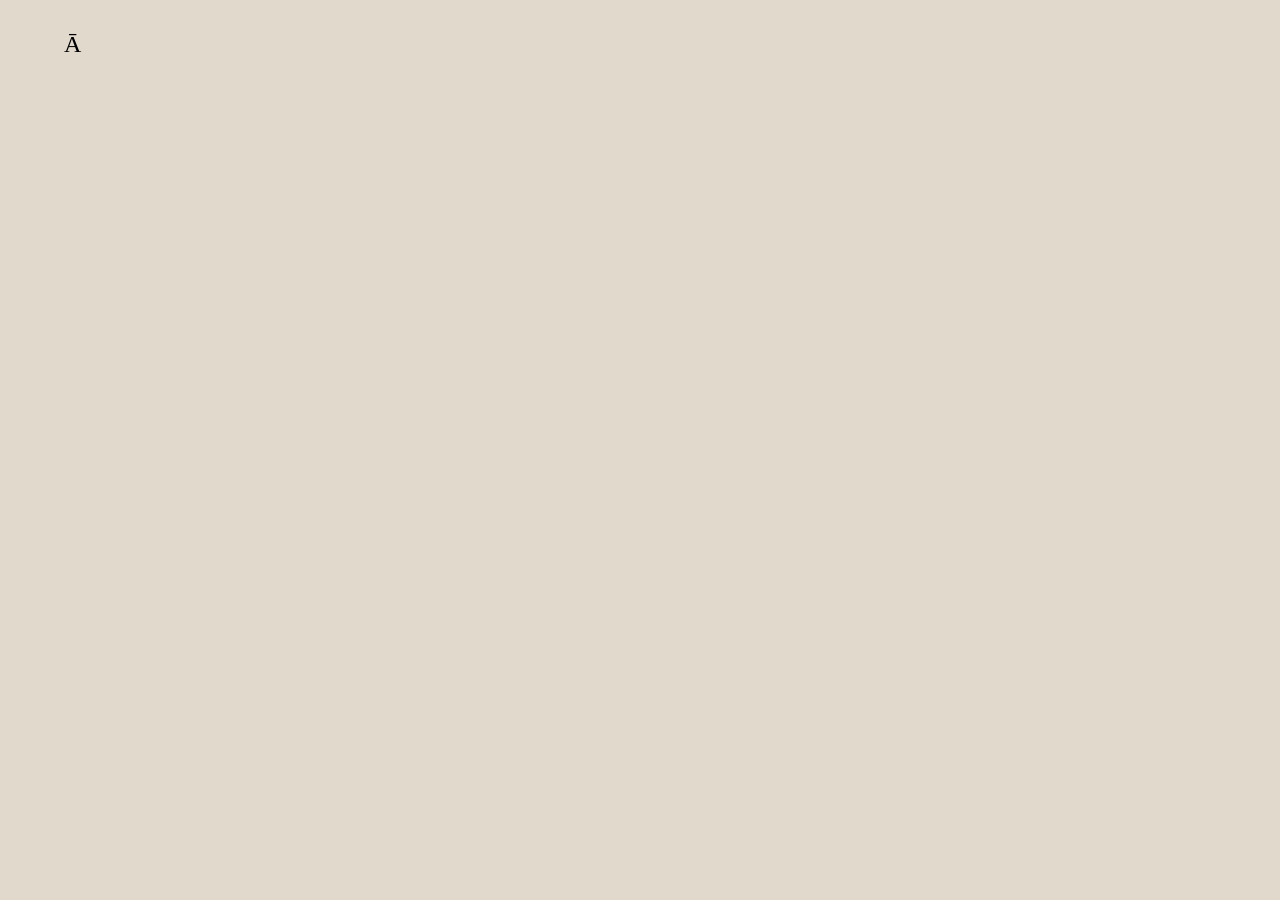
==== interfaces.html @ b5db6e95 "initial redesign wip" ====
<!DOCTYPE html>
<html lang="en" class="section-page" id="interfaces-page">
    <head>
        <title>Tāne Simons</title>
        <meta charset="UTF-8">
        <link rel="stylesheet" href="reset.css">
        <link rel="stylesheet" href="styles.css">
        <link rel="icon" type="image/png" href="assets/logo.png">
        <script data-goatcounter="https://tane.goatcounter.com/count"
        async src="//gc.zgo.at/count.js"></script>
    </head>
    <body>
        <header>
            <a href="index.html">Ā</a>
        </header>
        <main>

        </main>
    </body>
</html>
---- styles.css ----
@import url('https://fonts.cdnfonts.com/css/br-segma');

:root {
    --interfaces-color: #E2D9CD;
    --games-color: #B6A593;
    --museums-color: #B5BDAC;
    --info-color: #6B5B4D;
}

html {
    background-color: #FCF8F0;
    width: 100%;
    font-family: 'BR Segma';
}

header {
    font-size: 1.5rem;
    color: #392E26;
    font-weight: 300;
    letter-spacing: 3vw;
    word-spacing: 1rem;
    margin: 2rem 0;
    width: 100%;
    text-align: center;
}

main {
    display: flex;
    flex-direction: column;
    align-items: center;
}

#sections {
    display: grid;
    grid-template-columns: repeat(auto-fit, 17rem);
    justify-content: center;
    gap: 4vw;
    width: 100%;
    margin: 8vw 0;
}

.section {
    width: 15rem;
    height: fit-content;
    padding: 1.5rem 1rem;
    background-color: white;
    display: flex;
    flex-direction: column;
    border: 0.05rem solid black;
    overflow: hidden;
}

.section:hover {
    cursor: pointer;
}

.section:hover .color-thumbnail {
    transform: scale(1.02);
}

.color-thumbnail {
    width: 15rem;
    aspect-ratio: 1/1;
    flex-shrink: 0;
    transition: all 0.7s ease;
}

#interfaces-color {
    background-color: var(--interfaces-color);
}

#games-color {
    background-color: var(--games-color);
}

#museums-color {
    background-color: var(--museums-color);
}

#info-color {
    background-color: var(--info-color); 
}

h2 {
    width: 100%;
    font-weight: 700;
    letter-spacing: 20%;
    font-size: 1rem;
    margin: 1.5rem 0;
    z-index: 2;
}

h3, .section a {
    font-weight: 300;
    font-size: 1rem;
    line-height: 140%;
    text-align: left;
    width: fit-content;
    z-index: 2;
}

.section a {
    border-bottom: 0.05rem solid transparent;
}

.section a:hover {
    border-bottom: 0.05rem solid black;
    transition: border-bottom 0.3s ease;
}

.section-page header{
    text-align: left;
    margin: 2rem 0 2rem 5vw;
}

#interfaces-page {
    background-color: var(--interfaces-color);
}
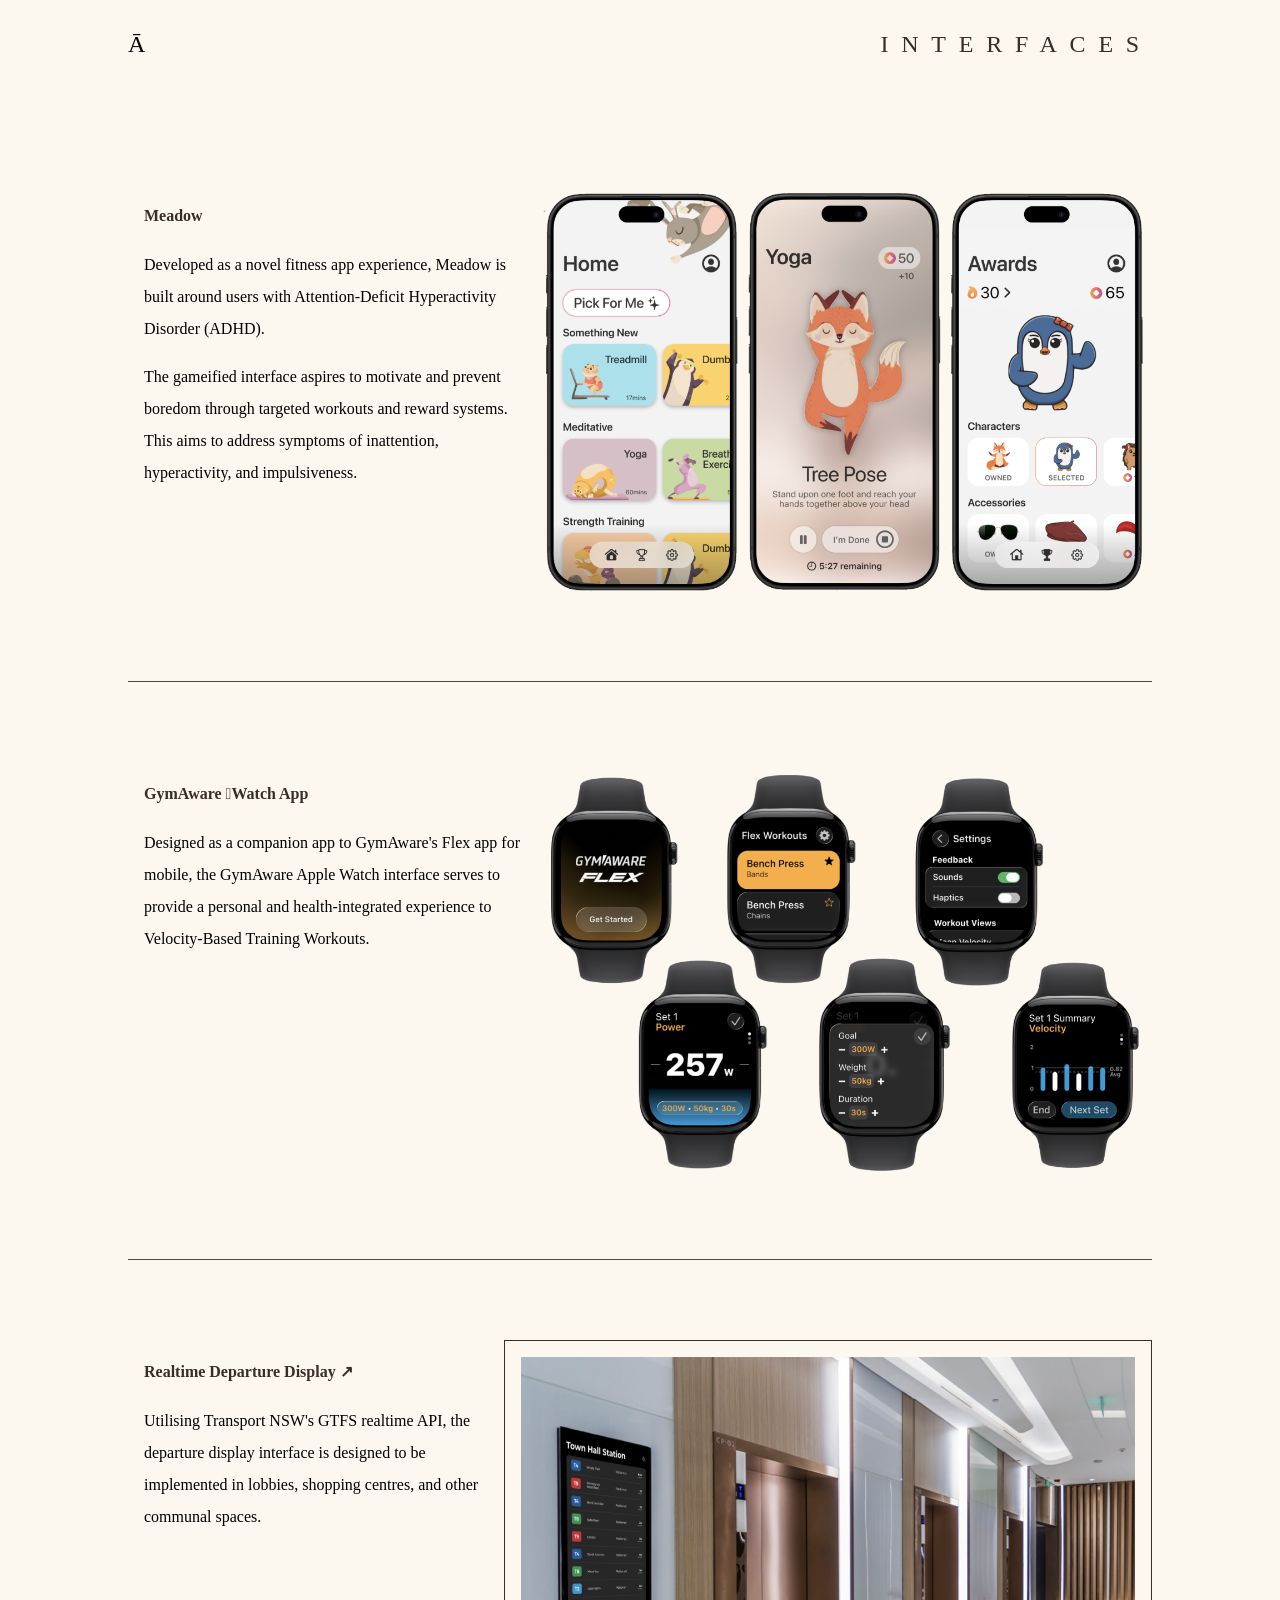
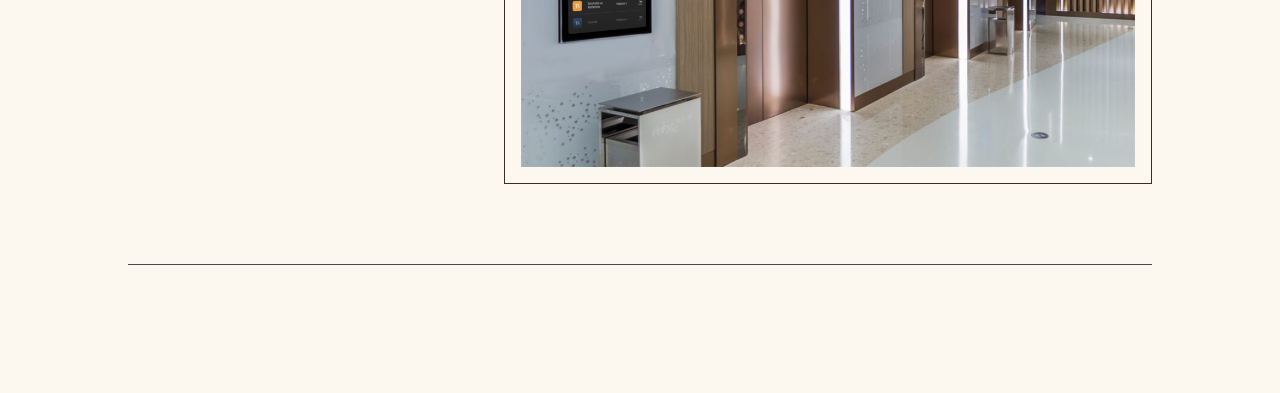
==== commit ee457577: "add content and mobile layout" ====
--- a/interfaces.html
+++ b/interfaces.html
@@ -1,20 +1,59 @@
 <!DOCTYPE html>
 <html lang="en" class="section-page" id="interfaces-page">
     <head>
-        <title>Tāne Simons</title>
+        <title>Tāne Simons | Interfaces</title>
         <meta charset="UTF-8">
+        <meta name="viewport" content="width=device-width, initial-scale=1.0">
         <link rel="stylesheet" href="reset.css">
         <link rel="stylesheet" href="styles.css">
         <link rel="icon" type="image/png" href="assets/logo.png">
-        <script data-goatcounter="https://tane.goatcounter.com/count"
-        async src="//gc.zgo.at/count.js"></script>
     </head>
     <body>
         <header>
-            <a href="index.html">Ā</a>
+            <div class="header-text">
+                <a href="index.html">Ā</a>
+                <p>INTERFACES</p>
+            </div>
         </header>
         <main>
-
+            <div class="project" id="meadow">
+                <div class="project-info">
+                    <h2>
+                        Meadow
+                    </h2>
+                    <p>
+                        Developed as a novel fitness app experience, Meadow is built around users with Attention-Deficit Hyperactivity Disorder (ADHD).
+                    </p>
+                    <p>    
+                        The gameified interface aspires to motivate and prevent boredom through targeted workouts and reward systems. This aims to address symptoms of inattention, hyperactivity, and impulsiveness.
+                    </p>
+                </div>
+                <img src="assets/interfaces/meadow.png">
+            </div>
+            <div class="project" id="gymaware">
+                <div class="project-info">
+                    <h2>
+                        GymAware Watch App
+                    </h2>
+                    <p>
+                        Designed as a companion app to GymAware's Flex app for mobile, the GymAware Apple Watch interface serves to provide a personal and health-integrated experience to Velocity-Based Training Workouts.
+                    </p>
+                </div>
+                <img src="assets/interfaces/gymaware.png">
+            </div>
+            <div class="project" id="departure">
+                <div class="project-info">
+                    <a href="https://tane-simons.github.io/departure-display/">
+                        <h2>
+                            Realtime Departure Display &nearr;
+                        </h2>
+                    </a>
+                    <p>
+                        Utilising Transport NSW's GTFS realtime API, the departure display interface is designed to be implemented in lobbies, shopping centres, and other communal spaces.
+                    </p>
+                </div>
+                <img src="assets/interfaces/departure2.png">
+            </div>
         </main>
     </body>
 </html>
--- a/styles.css
+++ b/styles.css
@@ -5,23 +5,28 @@
     --games-color: #B6A593;
     --museums-color: #B5BDAC;
     --info-color: #6B5B4D;
+    --primary: #FCF8F0;
+    --secondary: #392E26;
 }
 
 html {
-    background-color: #FCF8F0;
     width: 100%;
     font-family: 'BR Segma';
+    background-color: var(--primary);
 }
 
 header {
     font-size: 1.5rem;
-    color: #392E26;
+    color: var(--secondary);
     font-weight: 300;
     letter-spacing: 3vw;
     word-spacing: 1rem;
-    margin: 2rem 0;
+    margin: 2rem 0 2rem 0rem;
     width: 100%;
     text-align: center;
+    display: flex;
+    flex-direction: row;
+    justify-content: center;
 }
 
 main {
@@ -35,7 +40,7 @@
     grid-template-columns: repeat(auto-fit, 17rem);
     justify-content: center;
     gap: 4vw;
-    width: 100%;
+    width: 90%;
     margin: 8vw 0;
 }
 
@@ -46,15 +51,15 @@
     background-color: white;
     display: flex;
     flex-direction: column;
-    border: 0.05rem solid black;
+    border: 0.05rem solid var(--secondary);
     overflow: hidden;
 }
 
-.section:hover {
+.color-thumbnail:hover, h2:hover {
     cursor: pointer;
 }
 
-.section:hover .color-thumbnail {
+.color-thumbnail:hover, .section:has(h2:hover) .color-thumbnail {
     transform: scale(1.02);
 }
 
@@ -88,9 +93,10 @@
     font-size: 1rem;
     margin: 1.5rem 0;
     z-index: 2;
-}
-
-h3, .section a {
+    color: var(--secondary);
+}
+
+h3 {
     font-weight: 300;
     font-size: 1rem;
     line-height: 140%;
@@ -99,20 +105,124 @@
     z-index: 2;
 }
 
-.section a {
+h3 a {
     border-bottom: 0.05rem solid transparent;
 }
 
-.section a:hover {
-    border-bottom: 0.05rem solid black;
+h3 a:hover {
+    border-bottom: 0.05rem solid var(--secondary);
     transition: border-bottom 0.3s ease;
 }
 
-.section-page header{
-    text-align: left;
-    margin: 2rem 0 2rem 5vw;
-}
-
-#interfaces-page {
-    background-color: var(--interfaces-color);
+.header-text {
+    display: flex;
+    flex-direction: row;
+    width: 80%;
+    justify-content: space-between;
+}
+
+.header-text a {
+    transition: font-weight 0.4s ease;
+}
+
+.header-text a:hover {
+    font-weight: 600;
+}
+
+.header-text p {
+    letter-spacing: 1vw;
+}
+
+.section-page main {
+    display: flex;
+    flex-direction: column;
+    align-items: center;
+    margin: 8rem 0;
+    gap: 5rem;
+    max-width: 3500px;
+}
+
+
+.project {
+    display: flex;
+    flex-direction: row;
+    width: 80%;
+    padding: 0 0 5rem 0;
+    border-bottom: 0.5px solid rgba(0,0,0,0.7);
+    justify-content: space-between;
+}
+
+.project img {
+    width: auto;
+    max-width: 60%;
+    height:auto;
+    max-height: 30rem;
+    align-self: flex-start;
+}
+
+.project-info {
+    padding: 0rem 1rem;
+    width: 40%;
+}
+
+.project-info h2 {
+    width:fit-content;
+    border-bottom: 1px solid transparent;
+    transition: border-bottom 0.3s ease;
+    letter-spacing: 5%;
+}
+
+.project-info a:hover h2 {
+    border-bottom: 1px solid black;
+}
+
+#departure img, #about img {
+    padding: 1rem;
+    border: 0.5px solid var(--secondary);
+}
+
+.project-info p {
+    line-height: 2rem;
+    margin: 0 0 1rem 0;
+}
+
+.contact-element {
+    display: flex;
+    flex-direction: row;
+    justify-content: space-between;
+    width: 18rem;
+    margin: 0 0 1rem 0;
+    align-items: center;
+}
+
+.contact-element p {
+    margin: 0;
+}
+
+.contact-element a {
+    border-bottom: 1px solid transparent;
+    transition: border-bottom 0.3s ease;
+}
+
+.contact-element a:hover {
+    border-bottom: 1px solid var(--secondary);
+}
+
+@media (max-width: 768px) {
+
+    .project {
+        flex-direction: column-reverse;
+        align-content: center;
+    }
+
+    .project img, .project-info {
+        width: 100%;
+        max-width: 100%;
+        text-align: justify;
+        padding:0 ;
+    }
+
+    #departure img, #about img {
+    width: calc(100% - 2rem);
+}
 }
